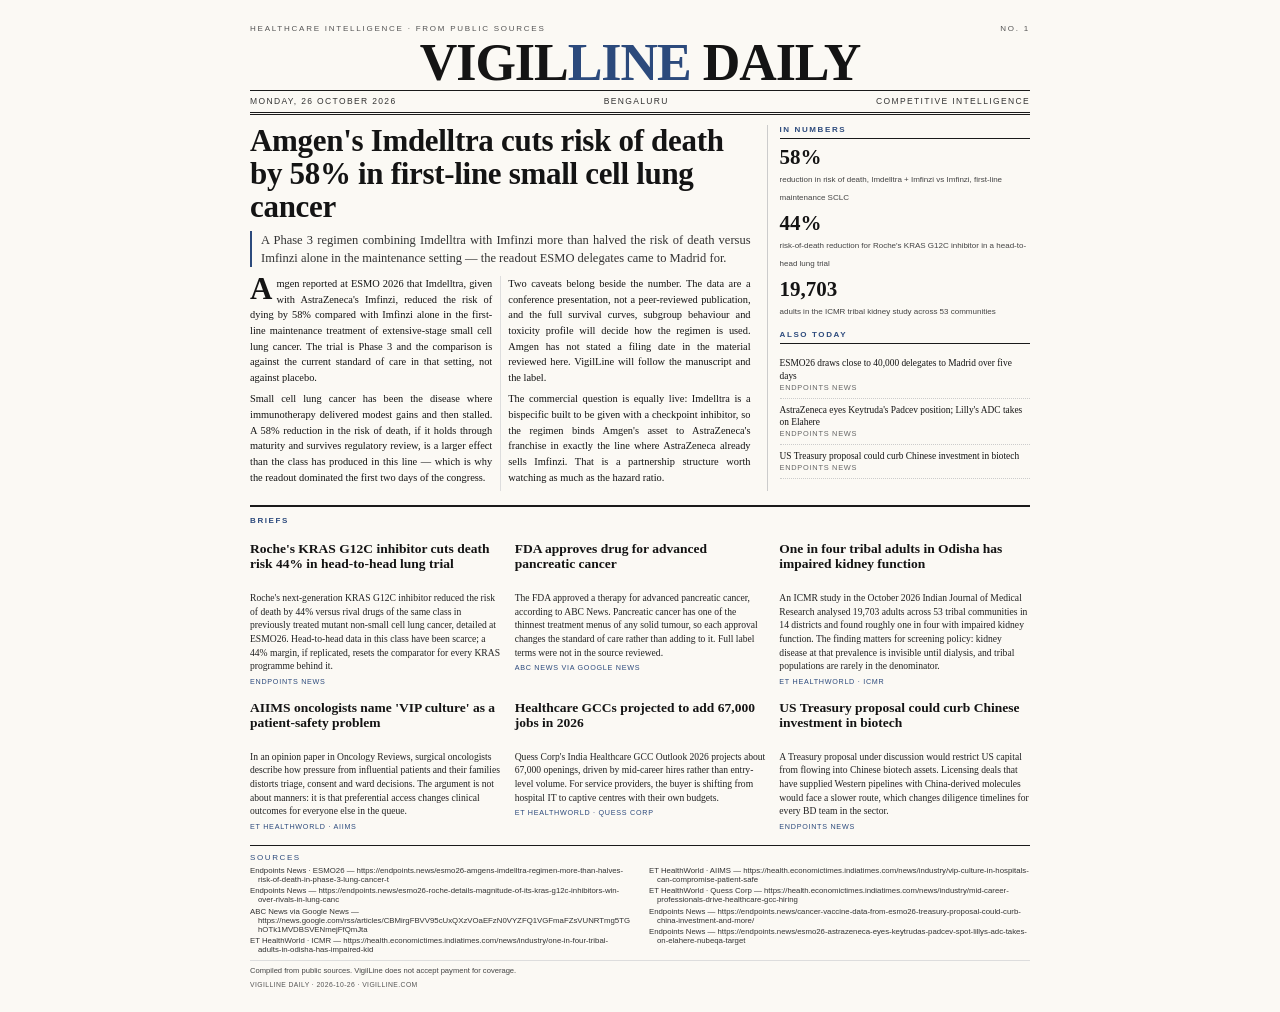
==== newsletter/2026-10-26.html @ b3ed1c33 "Daily: VigilLine Daily 2026-10-26" ====
<!DOCTYPE html>
<html lang="en"><head><meta charset="utf-8">
<meta name="viewport" content="width=device-width, initial-scale=1">
<title>VigilLine Daily — Monday, 26 October 2026</title>
<style>

@page { size: A4; margin: 14mm 13mm; }
* { margin:0; padding:0; box-sizing:border-box; }
html { -webkit-print-color-adjust: exact; print-color-adjust: exact; }
body { background:#fbf9f4; color:#141414;
        font-family:'VigilSerif', Georgia, 'Times New Roman', serif; }

.masthead { border-bottom:3px double #1a1a1a; padding-bottom:6px; margin-bottom:10px; }
.masthead .kicker { display:flex; justify-content:space-between; font-family:Inter,sans-serif;
        font-size:8px; letter-spacing:.22em; text-transform:uppercase; color:#555; }
.title { font-size:52px; line-height:.95; letter-spacing:-.02em; text-align:center;
          margin:5px 0 3px; font-weight:700; }
.title span { color:#2C4A7C; }
.dateline { display:flex; justify-content:space-between; font-family:Inter,sans-serif;
        font-size:8.5px; letter-spacing:.16em; text-transform:uppercase; color:#333;
        border-top:1px solid #1a1a1a; padding-top:5px; }

.grid { display:grid; grid-template-columns: 1.9fr 1fr; gap:16px; }
.lead h2 { font-size:31px; line-height:1.06; letter-spacing:-.01em; margin-bottom:7px; }
.lead .standfirst { font-size:12.5px; line-height:1.45; color:#333; margin-bottom:9px;
        border-left:2px solid #2C4A7C; padding-left:9px; }
.lead .body { column-count:2; column-gap:16px; column-rule:1px solid #ddd; }
.lead p { font-size:10.4px; line-height:1.5; text-align:justify; margin-bottom:6px; }
.lead p:first-child::first-letter { font-size:31px; float:left; line-height:.85;
        padding-right:4px; font-weight:700; }

.rail { border-left:1px solid #ccc; padding-left:12px; }
.rail h4 { font-family:Inter,sans-serif; font-size:8px; letter-spacing:.2em;
        text-transform:uppercase; color:#2C4A7C; border-bottom:1px solid #1a1a1a;
        padding-bottom:4px; margin-bottom:8px; }
.num { margin-bottom:9px; }
.num b { display:block; font-size:21px; line-height:1; }
.num span { font-family:Inter,sans-serif; font-size:8px; line-height:1.35; color:#444; }
.also { list-style:none; margin-top:4px; }
.also li { font-size:9.4px; line-height:1.35; padding:5px 0; border-bottom:1px dotted #ccc; }
.also em { display:block; font-family:Inter,sans-serif; font-style:normal;
        font-size:7.4px; letter-spacing:.1em; text-transform:uppercase; color:#666; }

.briefs { margin-top:14px; border-top:2px solid #1a1a1a; padding-top:9px;
        display:grid; grid-template-columns:repeat(3,1fr); gap:14px; }
.brief h3 { font-size:13.5px; line-height:1.12; margin-bottom:4px; min-height:46px; }
.brieflabel { grid-column:1/-1; font-family:Inter,sans-serif; font-size:8px;
        letter-spacing:.2em; text-transform:uppercase; color:#2C4A7C; margin-bottom:2px; }
.brief p { font-size:9.6px; line-height:1.42; color:#222; }
.brief .src { display:block; margin-top:4px; font-family:Inter,sans-serif; font-size:7.2px;
        letter-spacing:.1em; text-transform:uppercase; color:#2C4A7C; }

footer { margin-top:14px; border-top:1px solid #1a1a1a; padding-top:7px;
        font-family:Inter,sans-serif; font-size:7.6px; color:#555; }
footer .srchead { font-family:Inter,sans-serif; font-size:8px; letter-spacing:.2em;
        text-transform:uppercase; color:#2C4A7C; margin-bottom:4px; }
footer .sources { columns:2; column-gap:18px; margin:0 0 6px; font-size:7.8px; color:#333; }
footer li { list-style:none; overflow-wrap:anywhere; margin-bottom:2.5px; padding-left:8px;
        text-indent:-8px; }
footer .pledge { border-top:1px solid #ddd; padding-top:5px; color:#444; }
footer .note { margin-top:6px; letter-spacing:.06em; text-transform:uppercase; font-size:6.8px; }
@media screen { body { max-width:820px; margin:0 auto; padding:24px 20px; } }
</style></head>
<body>
  <header class="masthead">
    <div class="kicker"><span>Healthcare intelligence · from public sources</span><span>No. 1</span></div>
    <h1 class="title">VIGIL<span>LINE</span> DAILY</h1>
    <div class="dateline"><span>Monday, 26 October 2026</span><span>Bengaluru</span><span>Competitive intelligence</span></div>
  </header>

  <div class="grid">
    <section class="lead">
      <h2>Amgen's Imdelltra cuts risk of death by 58% in first-line small cell lung cancer</h2>
      <p class="standfirst">A Phase 3 regimen combining Imdelltra with Imfinzi more than halved the risk of death versus Imfinzi alone in the maintenance setting — the readout ESMO delegates came to Madrid for.</p>
      <div class="body"><p>Amgen reported at ESMO 2026 that Imdelltra, given with AstraZeneca's Imfinzi, reduced the risk of dying by 58% compared with Imfinzi alone in the first-line maintenance treatment of extensive-stage small cell lung cancer. The trial is Phase 3 and the comparison is against the current standard of care in that setting, not against placebo.</p><p>Small cell lung cancer has been the disease where immunotherapy delivered modest gains and then stalled. A 58% reduction in the risk of death, if it holds through maturity and survives regulatory review, is a larger effect than the class has produced in this line — which is why the readout dominated the first two days of the congress.</p><p>Two caveats belong beside the number. The data are a conference presentation, not a peer-reviewed publication, and the full survival curves, subgroup behaviour and toxicity profile will decide how the regimen is used. Amgen has not stated a filing date in the material reviewed here. VigilLine will follow the manuscript and the label.</p><p>The commercial question is equally live: Imdelltra is a bispecific built to be given with a checkpoint inhibitor, so the regimen binds Amgen's asset to AstraZeneca's franchise in exactly the line where AstraZeneca already sells Imfinzi. That is a partnership structure worth watching as much as the hazard ratio.</p></div>
    </section>
    <aside class="rail">
      <h4>In numbers</h4>
      <div class="num"><b>58%</b><span>reduction in risk of death, Imdelltra + Imfinzi vs Imfinzi, first-line maintenance SCLC</span></div><div class="num"><b>44%</b><span>risk-of-death reduction for Roche's KRAS G12C inhibitor in a head-to-head lung trial</span></div><div class="num"><b>19,703</b><span>adults in the ICMR tribal kidney study across 53 communities</span></div>
      <h4 style="margin-top:12px">Also today</h4>
      <ul class="also"><li><span>ESMO26 draws close to 40,000 delegates to Madrid over five days</span><em>Endpoints News</em></li><li><span>AstraZeneca eyes Keytruda's Padcev position; Lilly's ADC takes on Elahere</span><em>Endpoints News</em></li><li><span>US Treasury proposal could curb Chinese investment in biotech</span><em>Endpoints News</em></li></ul>
    </aside>
  </div>

  <section class="briefs"><h4 class="brieflabel">Briefs</h4><article class="brief">
              <h3>Roche's KRAS G12C inhibitor cuts death risk 44% in head-to-head lung trial</h3>
              <p>Roche's next-generation KRAS G12C inhibitor reduced the risk of death by 44% versus rival drugs of the same class in previously treated mutant non-small cell lung cancer, detailed at ESMO26. Head-to-head data in this class have been scarce; a 44% margin, if replicated, resets the comparator for every KRAS programme behind it.</p>
              <span class="src">Endpoints News</span>
            </article><article class="brief">
              <h3>FDA approves drug for advanced pancreatic cancer</h3>
              <p>The FDA approved a therapy for advanced pancreatic cancer, according to ABC News. Pancreatic cancer has one of the thinnest treatment menus of any solid tumour, so each approval changes the standard of care rather than adding to it. Full label terms were not in the source reviewed.</p>
              <span class="src">ABC News via Google News</span>
            </article><article class="brief">
              <h3>One in four tribal adults in Odisha has impaired kidney function</h3>
              <p>An ICMR study in the October 2026 Indian Journal of Medical Research analysed 19,703 adults across 53 tribal communities in 14 districts and found roughly one in four with impaired kidney function. The finding matters for screening policy: kidney disease at that prevalence is invisible until dialysis, and tribal populations are rarely in the denominator.</p>
              <span class="src">ET HealthWorld · ICMR</span>
            </article><article class="brief">
              <h3>AIIMS oncologists name 'VIP culture' as a patient-safety problem</h3>
              <p>In an opinion paper in Oncology Reviews, surgical oncologists describe how pressure from influential patients and their families distorts triage, consent and ward decisions. The argument is not about manners: it is that preferential access changes clinical outcomes for everyone else in the queue.</p>
              <span class="src">ET HealthWorld · AIIMS</span>
            </article><article class="brief">
              <h3>Healthcare GCCs projected to add 67,000 jobs in 2026</h3>
              <p>Quess Corp's India Healthcare GCC Outlook 2026 projects about 67,000 openings, driven by mid-career hires rather than entry-level volume. For service providers, the buyer is shifting from hospital IT to captive centres with their own budgets.</p>
              <span class="src">ET HealthWorld · Quess Corp</span>
            </article><article class="brief">
              <h3>US Treasury proposal could curb Chinese investment in biotech</h3>
              <p>A Treasury proposal under discussion would restrict US capital from flowing into Chinese biotech assets. Licensing deals that have supplied Western pipelines with China-derived molecules would face a slower route, which changes diligence timelines for every BD team in the sector.</p>
              <span class="src">Endpoints News</span>
            </article></section>

  <footer>
    <div class="srchead">Sources</div>
    <ul class="sources"><li>Endpoints News · ESMO26 — https://endpoints.news/esmo26-amgens-imdelltra-regimen-more-than-halves-risk-of-death-in-phase-3-lung-cancer-t</li><li>Endpoints News — https://endpoints.news/esmo26-roche-details-magnitude-of-its-kras-g12c-inhibitors-win-over-rivals-in-lung-canc</li><li>ABC News via Google News — https://news.google.com/rss/articles/CBMirgFBVV95cUxQXzVOaEFzN0VYZFQ1VGFmaFZsVUNRTmg5TGhOTk1MVDBSVENmejFfQmJta</li><li>ET HealthWorld · ICMR — https://health.economictimes.indiatimes.com/news/industry/one-in-four-tribal-adults-in-odisha-has-impaired-kid</li><li>ET HealthWorld · AIIMS — https://health.economictimes.indiatimes.com/news/industry/vip-culture-in-hospitals-can-compromise-patient-safe</li><li>ET HealthWorld · Quess Corp — https://health.economictimes.indiatimes.com/news/industry/mid-career-professionals-drive-healthcare-gcc-hiring</li><li>Endpoints News — https://endpoints.news/cancer-vaccine-data-from-esmo26-treasury-proposal-could-curb-china-investment-and-more/</li><li>Endpoints News — https://endpoints.news/esmo26-astrazeneca-eyes-keytrudas-padcev-spot-lillys-adc-takes-on-elahere-nubeqa-target</li></ul>
    <div class="pledge">Compiled from public sources. VigilLine does not accept payment for coverage.</div>
    <div class="note">VigilLine Daily · 2026-10-26 · vigilline.com</div>
  </footer>
</body></html>
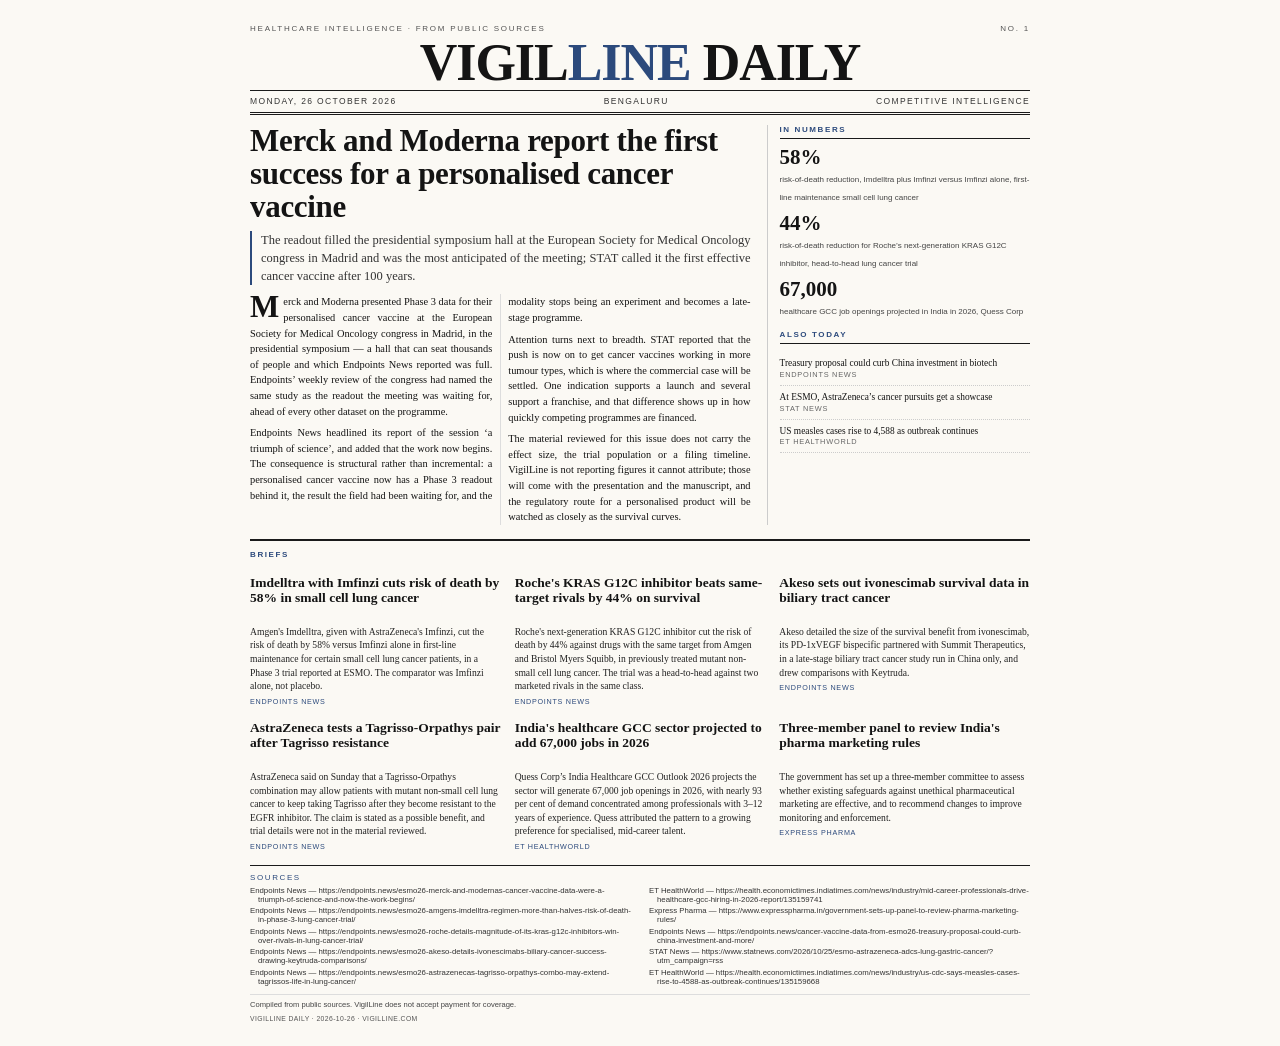
==== commit da124a53: "Daily: VigilLine Daily 2026-10-26" ====
--- a/newsletter/2026-10-26.html
+++ b/newsletter/2026-10-26.html
@@ -70,47 +70,47 @@
 
   <div class="grid">
     <section class="lead">
-      <h2>Amgen's Imdelltra cuts risk of death by 58% in first-line small cell lung cancer</h2>
-      <p class="standfirst">A Phase 3 regimen combining Imdelltra with Imfinzi more than halved the risk of death versus Imfinzi alone in the maintenance setting — the readout ESMO delegates came to Madrid for.</p>
-      <div class="body"><p>Amgen reported at ESMO 2026 that Imdelltra, given with AstraZeneca's Imfinzi, reduced the risk of dying by 58% compared with Imfinzi alone in the first-line maintenance treatment of extensive-stage small cell lung cancer. The trial is Phase 3 and the comparison is against the current standard of care in that setting, not against placebo.</p><p>Small cell lung cancer has been the disease where immunotherapy delivered modest gains and then stalled. A 58% reduction in the risk of death, if it holds through maturity and survives regulatory review, is a larger effect than the class has produced in this line — which is why the readout dominated the first two days of the congress.</p><p>Two caveats belong beside the number. The data are a conference presentation, not a peer-reviewed publication, and the full survival curves, subgroup behaviour and toxicity profile will decide how the regimen is used. Amgen has not stated a filing date in the material reviewed here. VigilLine will follow the manuscript and the label.</p><p>The commercial question is equally live: Imdelltra is a bispecific built to be given with a checkpoint inhibitor, so the regimen binds Amgen's asset to AstraZeneca's franchise in exactly the line where AstraZeneca already sells Imfinzi. That is a partnership structure worth watching as much as the hazard ratio.</p></div>
+      <h2>Merck and Moderna report the first success for a personalised cancer vaccine</h2>
+      <p class="standfirst">The readout filled the presidential symposium hall at the European Society for Medical Oncology congress in Madrid and was the most anticipated of the meeting; STAT called it the first effective cancer vaccine after 100 years.</p>
+      <div class="body"><p>Merck and Moderna presented Phase 3 data for their personalised cancer vaccine at the European Society for Medical Oncology congress in Madrid, in the presidential symposium — a hall that can seat thousands of people and which Endpoints News reported was full. Endpoints’ weekly review of the congress had named the same study as the readout the meeting was waiting for, ahead of every other dataset on the programme.</p><p>Endpoints News headlined its report of the session ‘a triumph of science’, and added that the work now begins. The consequence is structural rather than incremental: a personalised cancer vaccine now has a Phase 3 readout behind it, the result the field had been waiting for, and the modality stops being an experiment and becomes a late-stage programme.</p><p>Attention turns next to breadth. STAT reported that the push is now on to get cancer vaccines working in more tumour types, which is where the commercial case will be settled. One indication supports a launch and several support a franchise, and that difference shows up in how quickly competing programmes are financed.</p><p>The material reviewed for this issue does not carry the effect size, the trial population or a filing timeline. VigilLine is not reporting figures it cannot attribute; those will come with the presentation and the manuscript, and the regulatory route for a personalised product will be watched as closely as the survival curves.</p></div>
     </section>
     <aside class="rail">
       <h4>In numbers</h4>
-      <div class="num"><b>58%</b><span>reduction in risk of death, Imdelltra + Imfinzi vs Imfinzi, first-line maintenance SCLC</span></div><div class="num"><b>44%</b><span>risk-of-death reduction for Roche's KRAS G12C inhibitor in a head-to-head lung trial</span></div><div class="num"><b>19,703</b><span>adults in the ICMR tribal kidney study across 53 communities</span></div>
+      <div class="num"><b>58%</b><span>risk-of-death reduction, Imdelltra plus Imfinzi versus Imfinzi alone, first-line maintenance small cell lung cancer</span></div><div class="num"><b>44%</b><span>risk-of-death reduction for Roche’s next-generation KRAS G12C inhibitor, head-to-head lung cancer trial</span></div><div class="num"><b>67,000</b><span>healthcare GCC job openings projected in India in 2026, Quess Corp</span></div>
       <h4 style="margin-top:12px">Also today</h4>
-      <ul class="also"><li><span>ESMO26 draws close to 40,000 delegates to Madrid over five days</span><em>Endpoints News</em></li><li><span>AstraZeneca eyes Keytruda's Padcev position; Lilly's ADC takes on Elahere</span><em>Endpoints News</em></li><li><span>US Treasury proposal could curb Chinese investment in biotech</span><em>Endpoints News</em></li></ul>
+      <ul class="also"><li><span>Treasury proposal could curb China investment in biotech</span><em>Endpoints News</em></li><li><span>At ESMO, AstraZeneca’s cancer pursuits get a showcase</span><em>STAT News</em></li><li><span>US measles cases rise to 4,588 as outbreak continues</span><em>ET HealthWorld</em></li></ul>
     </aside>
   </div>
 
   <section class="briefs"><h4 class="brieflabel">Briefs</h4><article class="brief">
-              <h3>Roche's KRAS G12C inhibitor cuts death risk 44% in head-to-head lung trial</h3>
-              <p>Roche's next-generation KRAS G12C inhibitor reduced the risk of death by 44% versus rival drugs of the same class in previously treated mutant non-small cell lung cancer, detailed at ESMO26. Head-to-head data in this class have been scarce; a 44% margin, if replicated, resets the comparator for every KRAS programme behind it.</p>
+              <h3>Imdelltra with Imfinzi cuts risk of death by 58% in small cell lung cancer</h3>
+              <p>Amgen's Imdelltra, given with AstraZeneca's Imfinzi, cut the risk of death by 58% versus Imfinzi alone in first-line maintenance for certain small cell lung cancer patients, in a Phase 3 trial reported at ESMO. The comparator was Imfinzi alone, not placebo.</p>
               <span class="src">Endpoints News</span>
             </article><article class="brief">
-              <h3>FDA approves drug for advanced pancreatic cancer</h3>
-              <p>The FDA approved a therapy for advanced pancreatic cancer, according to ABC News. Pancreatic cancer has one of the thinnest treatment menus of any solid tumour, so each approval changes the standard of care rather than adding to it. Full label terms were not in the source reviewed.</p>
-              <span class="src">ABC News via Google News</span>
+              <h3>Roche's KRAS G12C inhibitor beats same-target rivals by 44% on survival</h3>
+              <p>Roche's next-generation KRAS G12C inhibitor cut the risk of death by 44% against drugs with the same target from Amgen and Bristol Myers Squibb, in previously treated mutant non-small cell lung cancer. The trial was a head-to-head against two marketed rivals in the same class.</p>
+              <span class="src">Endpoints News</span>
             </article><article class="brief">
-              <h3>One in four tribal adults in Odisha has impaired kidney function</h3>
-              <p>An ICMR study in the October 2026 Indian Journal of Medical Research analysed 19,703 adults across 53 tribal communities in 14 districts and found roughly one in four with impaired kidney function. The finding matters for screening policy: kidney disease at that prevalence is invisible until dialysis, and tribal populations are rarely in the denominator.</p>
-              <span class="src">ET HealthWorld · ICMR</span>
+              <h3>Akeso sets out ivonescimab survival data in biliary tract cancer</h3>
+              <p>Akeso detailed the size of the survival benefit from ivonescimab, its PD-1xVEGF bispecific partnered with Summit Therapeutics, in a late-stage biliary tract cancer study run in China only, and drew comparisons with Keytruda.</p>
+              <span class="src">Endpoints News</span>
             </article><article class="brief">
-              <h3>AIIMS oncologists name 'VIP culture' as a patient-safety problem</h3>
-              <p>In an opinion paper in Oncology Reviews, surgical oncologists describe how pressure from influential patients and their families distorts triage, consent and ward decisions. The argument is not about manners: it is that preferential access changes clinical outcomes for everyone else in the queue.</p>
-              <span class="src">ET HealthWorld · AIIMS</span>
+              <h3>AstraZeneca tests a Tagrisso-Orpathys pair after Tagrisso resistance</h3>
+              <p>AstraZeneca said on Sunday that a Tagrisso-Orpathys combination may allow patients with mutant non-small cell lung cancer to keep taking Tagrisso after they become resistant to the EGFR inhibitor. The claim is stated as a possible benefit, and trial details were not in the material reviewed.</p>
+              <span class="src">Endpoints News</span>
             </article><article class="brief">
-              <h3>Healthcare GCCs projected to add 67,000 jobs in 2026</h3>
-              <p>Quess Corp's India Healthcare GCC Outlook 2026 projects about 67,000 openings, driven by mid-career hires rather than entry-level volume. For service providers, the buyer is shifting from hospital IT to captive centres with their own budgets.</p>
-              <span class="src">ET HealthWorld · Quess Corp</span>
+              <h3>India's healthcare GCC sector projected to add 67,000 jobs in 2026</h3>
+              <p>Quess Corp’s India Healthcare GCC Outlook 2026 projects the sector will generate 67,000 job openings in 2026, with nearly 93 per cent of demand concentrated among professionals with 3–12 years of experience. Quess attributed the pattern to a growing preference for specialised, mid-career talent.</p>
+              <span class="src">ET HealthWorld</span>
             </article><article class="brief">
-              <h3>US Treasury proposal could curb Chinese investment in biotech</h3>
-              <p>A Treasury proposal under discussion would restrict US capital from flowing into Chinese biotech assets. Licensing deals that have supplied Western pipelines with China-derived molecules would face a slower route, which changes diligence timelines for every BD team in the sector.</p>
-              <span class="src">Endpoints News</span>
+              <h3>Three-member panel to review India's pharma marketing rules</h3>
+              <p>The government has set up a three-member committee to assess whether existing safeguards against unethical pharmaceutical marketing are effective, and to recommend changes to improve monitoring and enforcement.</p>
+              <span class="src">Express Pharma</span>
             </article></section>
 
   <footer>
     <div class="srchead">Sources</div>
-    <ul class="sources"><li>Endpoints News · ESMO26 — https://endpoints.news/esmo26-amgens-imdelltra-regimen-more-than-halves-risk-of-death-in-phase-3-lung-cancer-t</li><li>Endpoints News — https://endpoints.news/esmo26-roche-details-magnitude-of-its-kras-g12c-inhibitors-win-over-rivals-in-lung-canc</li><li>ABC News via Google News — https://news.google.com/rss/articles/CBMirgFBVV95cUxQXzVOaEFzN0VYZFQ1VGFmaFZsVUNRTmg5TGhOTk1MVDBSVENmejFfQmJta</li><li>ET HealthWorld · ICMR — https://health.economictimes.indiatimes.com/news/industry/one-in-four-tribal-adults-in-odisha-has-impaired-kid</li><li>ET HealthWorld · AIIMS — https://health.economictimes.indiatimes.com/news/industry/vip-culture-in-hospitals-can-compromise-patient-safe</li><li>ET HealthWorld · Quess Corp — https://health.economictimes.indiatimes.com/news/industry/mid-career-professionals-drive-healthcare-gcc-hiring</li><li>Endpoints News — https://endpoints.news/cancer-vaccine-data-from-esmo26-treasury-proposal-could-curb-china-investment-and-more/</li><li>Endpoints News — https://endpoints.news/esmo26-astrazeneca-eyes-keytrudas-padcev-spot-lillys-adc-takes-on-elahere-nubeqa-target</li></ul>
+    <ul class="sources"><li>Endpoints News — https://endpoints.news/esmo26-merck-and-modernas-cancer-vaccine-data-were-a-triumph-of-science-and-now-the-work-begins/</li><li>Endpoints News — https://endpoints.news/esmo26-amgens-imdelltra-regimen-more-than-halves-risk-of-death-in-phase-3-lung-cancer-trial/</li><li>Endpoints News — https://endpoints.news/esmo26-roche-details-magnitude-of-its-kras-g12c-inhibitors-win-over-rivals-in-lung-cancer-trial/</li><li>Endpoints News — https://endpoints.news/esmo26-akeso-details-ivonescimabs-biliary-cancer-success-drawing-keytruda-comparisons/</li><li>Endpoints News — https://endpoints.news/esmo26-astrazenecas-tagrisso-orpathys-combo-may-extend-tagrissos-life-in-lung-cancer/</li><li>ET HealthWorld — https://health.economictimes.indiatimes.com/news/industry/mid-career-professionals-drive-healthcare-gcc-hiring-in-2026-report/135159741</li><li>Express Pharma — https://www.expresspharma.in/government-sets-up-panel-to-review-pharma-marketing-rules/</li><li>Endpoints News — https://endpoints.news/cancer-vaccine-data-from-esmo26-treasury-proposal-could-curb-china-investment-and-more/</li><li>STAT News — https://www.statnews.com/2026/10/25/esmo-astrazeneca-adcs-lung-gastric-cancer/?utm_campaign=rss</li><li>ET HealthWorld — https://health.economictimes.indiatimes.com/news/industry/us-cdc-says-measles-cases-rise-to-4588-as-outbreak-continues/135159668</li></ul>
     <div class="pledge">Compiled from public sources. VigilLine does not accept payment for coverage.</div>
     <div class="note">VigilLine Daily · 2026-10-26 · vigilline.com</div>
   </footer>
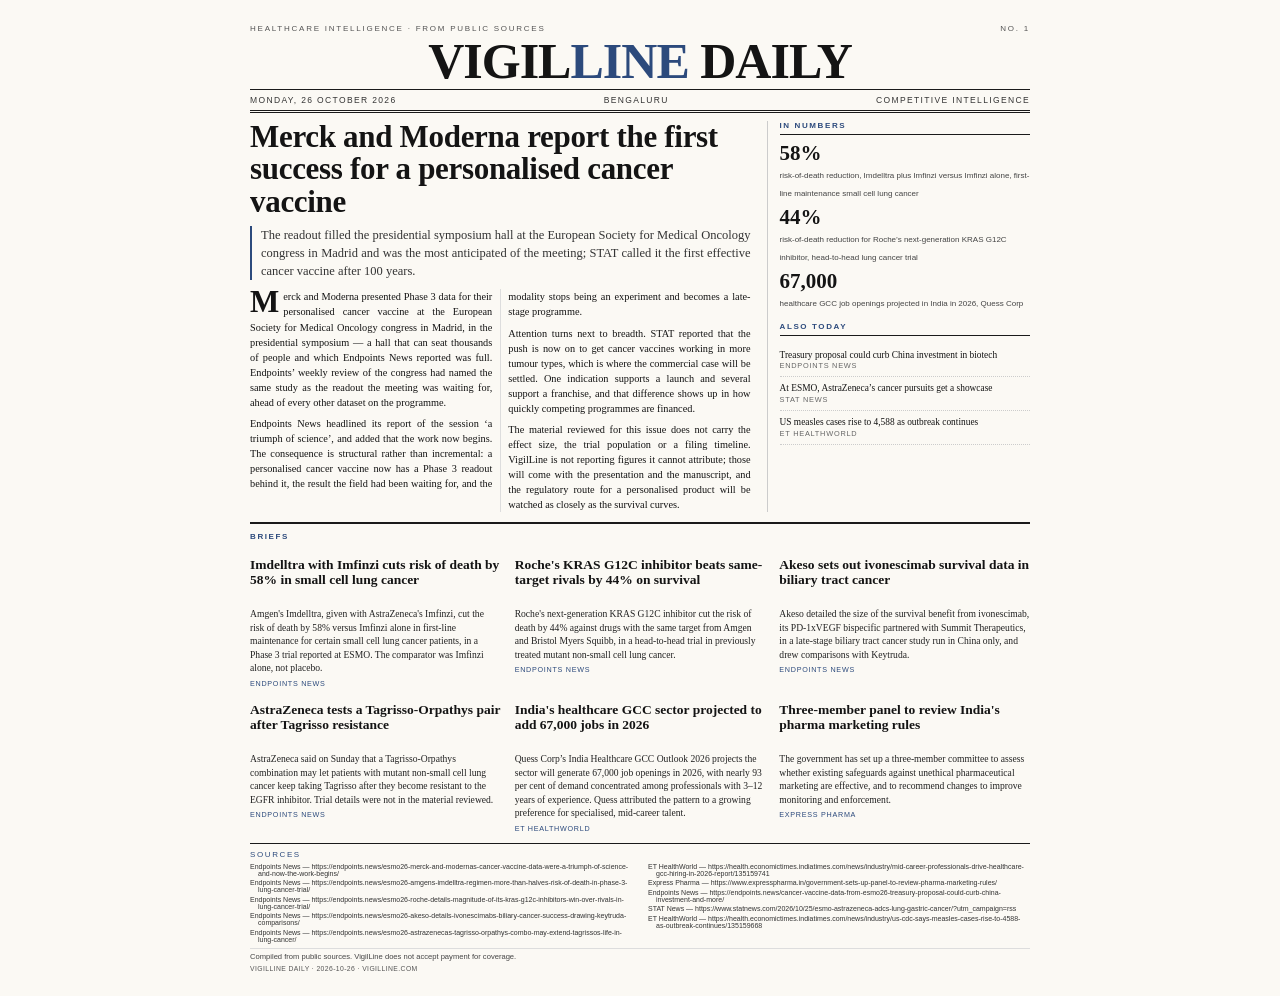
==== commit 3daff581: "Daily: VigilLine Daily 2026-10-26" ====
--- a/newsletter/2026-10-26.html
+++ b/newsletter/2026-10-26.html
@@ -4,16 +4,16 @@
 <title>VigilLine Daily — Monday, 26 October 2026</title>
 <style>
 
-@page { size: A4; margin: 14mm 13mm; }
+@page { size: A4; margin: 12mm 13mm; }
 * { margin:0; padding:0; box-sizing:border-box; }
 html { -webkit-print-color-adjust: exact; print-color-adjust: exact; }
 body { background:#fbf9f4; color:#141414;
         font-family:'VigilSerif', Georgia, 'Times New Roman', serif; }
 
-.masthead { border-bottom:3px double #1a1a1a; padding-bottom:6px; margin-bottom:10px; }
+.masthead { border-bottom:3px double #1a1a1a; padding-bottom:5px; margin-bottom:8px; }
 .masthead .kicker { display:flex; justify-content:space-between; font-family:Inter,sans-serif;
         font-size:8px; letter-spacing:.22em; text-transform:uppercase; color:#555; }
-.title { font-size:52px; line-height:.95; letter-spacing:-.02em; text-align:center;
+.title { font-size:50px; line-height:.95; letter-spacing:-.02em; text-align:center;
           margin:5px 0 3px; font-weight:700; }
 .title span { color:#2C4A7C; }
 .dateline { display:flex; justify-content:space-between; font-family:Inter,sans-serif;
@@ -25,7 +25,7 @@
 .lead .standfirst { font-size:12.5px; line-height:1.45; color:#333; margin-bottom:9px;
         border-left:2px solid #2C4A7C; padding-left:9px; }
 .lead .body { column-count:2; column-gap:16px; column-rule:1px solid #ddd; }
-.lead p { font-size:10.4px; line-height:1.5; text-align:justify; margin-bottom:6px; }
+.lead p { font-size:10.3px; line-height:1.46; text-align:justify; margin-bottom:6px; }
 .lead p:first-child::first-letter { font-size:31px; float:left; line-height:.85;
         padding-right:4px; font-weight:700; }
 
@@ -33,7 +33,7 @@
 .rail h4 { font-family:Inter,sans-serif; font-size:8px; letter-spacing:.2em;
         text-transform:uppercase; color:#2C4A7C; border-bottom:1px solid #1a1a1a;
         padding-bottom:4px; margin-bottom:8px; }
-.num { margin-bottom:9px; }
+.num { margin-bottom:7px; }
 .num b { display:block; font-size:21px; line-height:1; }
 .num span { font-family:Inter,sans-serif; font-size:8px; line-height:1.35; color:#444; }
 .also { list-style:none; margin-top:4px; }
@@ -41,7 +41,7 @@
 .also em { display:block; font-family:Inter,sans-serif; font-style:normal;
         font-size:7.4px; letter-spacing:.1em; text-transform:uppercase; color:#666; }
 
-.briefs { margin-top:14px; border-top:2px solid #1a1a1a; padding-top:9px;
+.briefs { margin-top:10px; border-top:2px solid #1a1a1a; padding-top:8px;
         display:grid; grid-template-columns:repeat(3,1fr); gap:14px; }
 .brief h3 { font-size:13.5px; line-height:1.12; margin-bottom:4px; min-height:46px; }
 .brieflabel { grid-column:1/-1; font-family:Inter,sans-serif; font-size:8px;
@@ -50,15 +50,15 @@
 .brief .src { display:block; margin-top:4px; font-family:Inter,sans-serif; font-size:7.2px;
         letter-spacing:.1em; text-transform:uppercase; color:#2C4A7C; }
 
-footer { margin-top:14px; border-top:1px solid #1a1a1a; padding-top:7px;
+footer { margin-top:10px; border-top:1px solid #1a1a1a; padding-top:6px;
         font-family:Inter,sans-serif; font-size:7.6px; color:#555; }
 footer .srchead { font-family:Inter,sans-serif; font-size:8px; letter-spacing:.2em;
         text-transform:uppercase; color:#2C4A7C; margin-bottom:4px; }
-footer .sources { columns:2; column-gap:18px; margin:0 0 6px; font-size:7.8px; color:#333; }
+footer .sources { columns:2; column-gap:16px; margin:0 0 5px; font-size:7.0px; color:#333; }
 footer li { list-style:none; overflow-wrap:anywhere; margin-bottom:2.5px; padding-left:8px;
         text-indent:-8px; }
-footer .pledge { border-top:1px solid #ddd; padding-top:5px; color:#444; }
-footer .note { margin-top:6px; letter-spacing:.06em; text-transform:uppercase; font-size:6.8px; }
+footer .pledge { border-top:1px solid #ddd; padding-top:3px; color:#444; }
+footer .note { margin-top:4px; letter-spacing:.06em; text-transform:uppercase; font-size:6.8px; }
 @media screen { body { max-width:820px; margin:0 auto; padding:24px 20px; } }
 </style></head>
 <body>
@@ -88,7 +88,7 @@
               <span class="src">Endpoints News</span>
             </article><article class="brief">
               <h3>Roche's KRAS G12C inhibitor beats same-target rivals by 44% on survival</h3>
-              <p>Roche's next-generation KRAS G12C inhibitor cut the risk of death by 44% against drugs with the same target from Amgen and Bristol Myers Squibb, in previously treated mutant non-small cell lung cancer. The trial was a head-to-head against two marketed rivals in the same class.</p>
+              <p>Roche's next-generation KRAS G12C inhibitor cut the risk of death by 44% against drugs with the same target from Amgen and Bristol Myers Squibb, in a head-to-head trial in previously treated mutant non-small cell lung cancer.</p>
               <span class="src">Endpoints News</span>
             </article><article class="brief">
               <h3>Akeso sets out ivonescimab survival data in biliary tract cancer</h3>
@@ -96,7 +96,7 @@
               <span class="src">Endpoints News</span>
             </article><article class="brief">
               <h3>AstraZeneca tests a Tagrisso-Orpathys pair after Tagrisso resistance</h3>
-              <p>AstraZeneca said on Sunday that a Tagrisso-Orpathys combination may allow patients with mutant non-small cell lung cancer to keep taking Tagrisso after they become resistant to the EGFR inhibitor. The claim is stated as a possible benefit, and trial details were not in the material reviewed.</p>
+              <p>AstraZeneca said on Sunday that a Tagrisso-Orpathys combination may let patients with mutant non-small cell lung cancer keep taking Tagrisso after they become resistant to the EGFR inhibitor. Trial details were not in the material reviewed.</p>
               <span class="src">Endpoints News</span>
             </article><article class="brief">
               <h3>India's healthcare GCC sector projected to add 67,000 jobs in 2026</h3>
